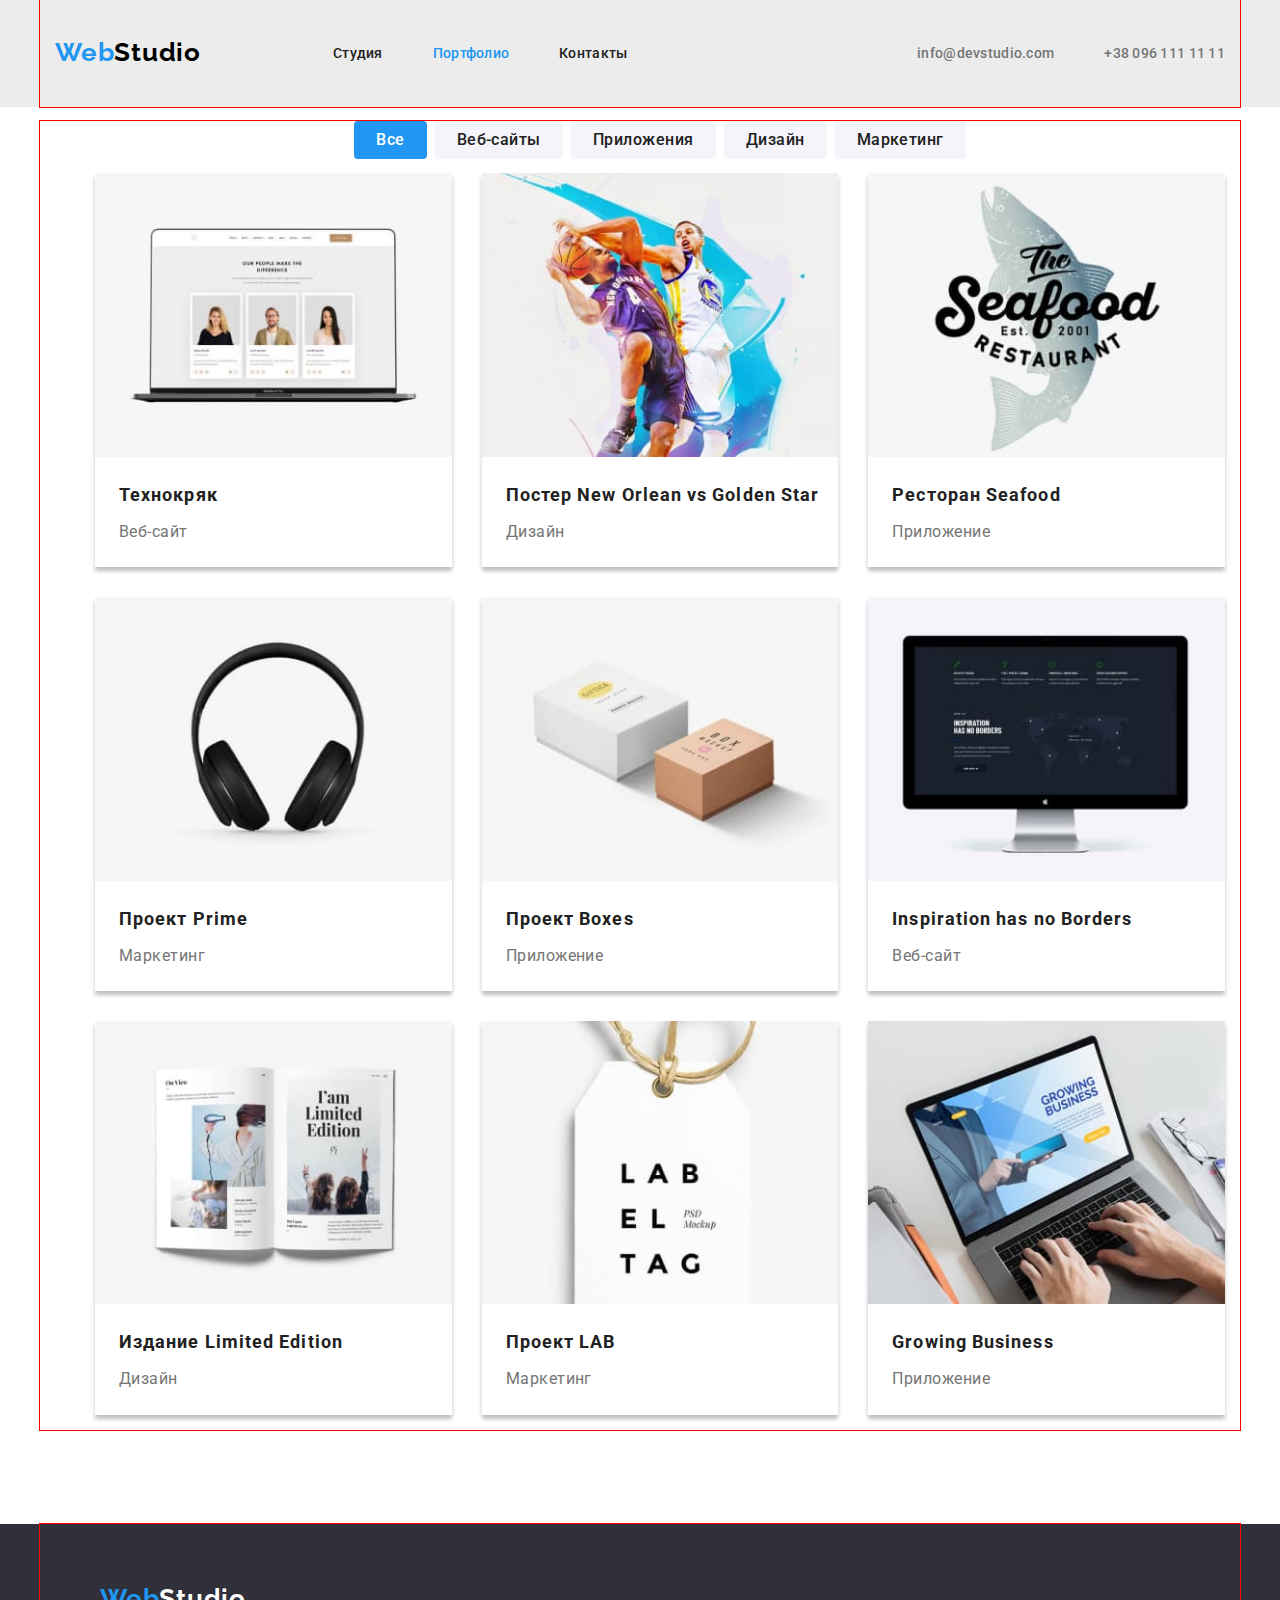
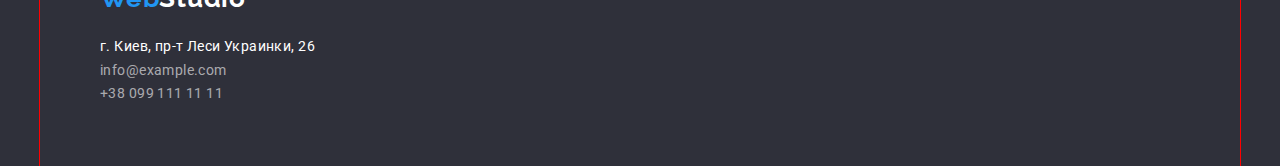
==== portfolio.html @ 4913374c "Add files via upload" ====
<!DOCTYPE html>
<html lang="ru">
<head>
    <meta charset="UTF-8">
    <meta http-equiv="X-UA-Compatible" content="IE=edge">
    <meta name="viewport" content="width=device-width, initial-scale=1.0">
    <title>WebStudio</title>
    <link rel="preconnect" href="https://fonts.googleapis.com">
    <link rel="preconnect" href="https://fonts.gstatic.com" crossorigin>
    <link
        href="https://fonts.googleapis.com/css2?family=Montserrat:wght@400;700&family=Raleway:wght@700&family=Roboto:wght@400;500;900&display=swap"
        rel="stylesheet">
    <link rel="stylesheet" href="https://cdn.jsdelivr.net/npm/modern-normalize@1.1.0/modern-normalize.min.css" />
    <link rel="stylesheet" href="./сss/styles.css">
</head>
<body>
    <header class="header-nav">
        <div class="container header-container">
            <nav class="main-nav">
                <a class="logo header-logo" href="index.html">
                    Web<span class="studio-dark">Studio</span>
                </a>
                <ul class="header-list list">
                    <li class="header-list-item"><a class="header-link" href="index.html">Студия</a></li>
                    <li class="header-list-item"><a class="header-link current-link" href="portfolio.html">Портфолио</a></li>
                    <li class="header-list-item"><a class="header-link" href="">Контакты</a></li>
                </ul>
                <ul class="header-contacts-group">
                    <li><a class="header-contacts" href="mailto:info@devstudio.com">info@devstudio.com</a></li>
                    <li><a class="header-contacts" href="tel:+38 096 111 11 11">+38 096 111 11 11</a></li>
                </ul>
            </nav>
        </div>
    </header>
    <main>
        <section class="portfolio">
            <div class="container container-port">
                <h1 hidden>Портфолио</h1>
              <ul class="portfolio-list">
                <li><button class="btn-port btn-current" type="button">Все</button></li>
                <li><button class="btn-port" type="button">Веб-сайты</button></li>
                <li><button class="btn-port" type="button">Приложения</button></li>
                <li><button class="btn-port" type="button">Дизайн</button></li>
                <li><button class="btn-port" type="button">Маркетинг</button></li>
              </ul>
              <ul class="port-ex">
                <li class="port-ex-item"><img src="./images/project1.jpg" alt="Технокряк" width="370" height="294">
                <h2 class="mini-title-port">Технокряк</h2>
                <p class="desc-port">Веб-сайт</p></li>
                <li class="port-ex-item"><img src="./images/project2.jpg" alt="Постер New Orlean vs Golden Star" width="370" height="294">
                <h2 class="mini-title-port">Постер New Orlean vs Golden Star</h2>
                <p class="desc-port">Дизайн</p></li>
                <li class="port-ex-item"><img src="./images/project3.jpg" alt="Ресторан Seafood" width="370" height="294">
                <h2 class="mini-title-port">Ресторан Seafood</h2>
                <p class="desc-port">Приложение</p></li>
                <li class="port-ex-item"><img src="./images/project4.jpg" alt="Проект Prime" width="370" height="294">
                <h2 class="mini-title-port">Проект Prime</h2>
                <p class="desc-port">Маркетинг</p></li>
                <li class="port-ex-item"><img src="./images/project5.jpg" alt="Проект Boxes" width="370" height="294">
                <h2 class="mini-title-port">Проект Boxes</h2>
                <p class="desc-port">Приложение</p></li>
                <li class="port-ex-item"><img src="./images/project6.jpg" alt="Inspiration has no Borders" width="370" height="294">
                <h2 class="mini-title-port">Inspiration has no Borders</h2>
                <p class="desc-port">Веб-сайт</p></li>
                <li class="port-ex-item"><img src="./images/project7.jpg" alt="Издание Limited Edition" width="370" height="294">
                <h2 class="mini-title-port">Издание Limited Edition</h2>
                <p class="desc-port">Дизайн</p></li>
                <li class="port-ex-item"><img src="./images/project8.jpg" alt="Проект LAB" width="370" height="294">
                <h2 class="mini-title-port">Проект LAB</h2>
                <p class="desc-port">Маркетинг</p></li>
                <li class="port-ex-item"><img src="./images/project9.jpg" alt="Growing Business" width="370" height="294">
                <h2 class="mini-title-port">Growing Business</h2>
                <p class="desc-port">Приложение</p></li>
              </ul>
            </div>
        </section>
    </main>
    <footer class="footer">
        <div class="container footer-container">
            <a class="logo logo-footer" href="index.html">
                Web<span class="studio-light">Studio</span>
            </a>
            <address class="contacts">
                <ul class="footer-contacts-list">
                    <li class="adress">г. Киев, пр-т Леси Украинки, 26</li>
                    <li><a class="footer-contacts" href="mailto:info@example.com">info@example.com</a></li>
                    <li><a class="footer-contacts" href="tel:+380991111111">+38 099 111 11 11</a></li>
                </ul>
            </address>
        </div>
    </footer>
</body>
</html>
---- сss/styles.css ----
/*общие*/
:root {
    --main-font: "Roboto", "sans-serif";
    --secondary-font: "Raleway", "sans-serif";
    --accent-txt-color: #2196F3;
    --dark-txt-cl: #212121;
    --grey-txt-cl: #757575;
    --light-txt-cl: #FFFFFF;
    --title-txt-cl: #000000;
    --bckgrnd-cl: #2F303A;
    --bckgrnd-btn: #188CE8;

    --items: 3;
    --indent: 30px;
}

body {
    font-family: "Roboto", "Sans";
    font-size: 14px;
    line-height: 1.7;
    text-decoration: none;
    color: var(--dark-txt-cl);
}
h1,
h2,
h3,
p {
  margin: 0;  
}
img {
    display: block;
    max-width: 100%;
    height: auto;
}
.container {
    width: 1200px;
    padding-left: 15px;
    padding-right: 15px;
    margin-left: auto;
    margin-right: auto;

    outline: 1px solid red;
}
li {
    text-decoration: none;
    list-style: none;
    margin: 0;
    padding: 0;
}
a {
    text-decoration: none;
}

/*logo*/

.logo {
    width: 145px;
    height: 31px;
    font-family: var(--secondary-font);
    font-style: normal;
    font-weight: 700;
    font-size: 26px;
    line-height: 1.1;
    letter-spacing: 0.03em;
    color: var(--accent-txt-color)
}
.header-logo {
    margin-right: 93px;
}
.header-nav {
    background-color: #ECECEC;
}
.studio-dark {
    color: var(--title-txt-cl);
}

.studio-light {
    color: var(--light-txt-cl);
}
.section {
    padding-top: 94px;
    padding-bottom: 94px;

}
.main-nav {
    display: flex;
    align-items: center;
    
}
.header-list{
    display: flex;
}
.header-list-item:not(:last-child) {
    margin-right: 50px;
}
.header-link {
    display: block;
    padding-top: 32px;
    padding-bottom: 32px;
    text-decoration: none;
    list-style: none;
    font-weight: 500;
    font-size: 14px;
    line-height: 1.1;
    letter-spacing: 0.02em;
    color: var(--dark-txt-cl);
}

.header-link:hover,
.header-link:focus {
    color: var(--accent-txt-color)
}

.header-contacts {
    margin-left: 50px;
    font-weight: 500;
    font-size: 14px;
    line-height: 1.1;
    letter-spacing: 0.02em;
    color: var(--grey-txt-cl)
}
.header-contacts-group {
    display: flex;
    align-items: center;
    margin-left: auto;
}
.header-contacts:hover,
.header-contacts:focus {
    font-weight: 500;
    font-size: 14px;
    line-height: 1.1;
    letter-spacing: 0.02em;
    color: var(--accent-txt-color);
}

.current-link {
    color: var(--accent-txt-color);
}

.btn {
    background-color: var(--accent-txt-color);
    font-weight: 700;
    width: 200px;
    height: 50px;
    left: 700px;
    top: 430px;
    font-size: 16px;
    line-height: 1.8;
    text-align: center;
    letter-spacing: 0.06em;
    color: var(--light-txt-cl);
    cursor: pointer;
    border-radius: 4px;
    border: none;

}

.btn:hover,
.btn:focus {
    background-color: var(--bckgrnd-btn);
    width: 200px;
    height: 50px;
    left: 700px;
    top: 430px;
    border-radius: 4px;

}
.portfolio-list {
    display: flex;
    flex-wrap: wrap;
    justify-content: center;
    gap: 8px;

}
.btn-port {
    display: inline-block;
    font-weight: 500;
    font-size: 16px;
    line-height: 26px;
    text-align: center;
    letter-spacing: 0.03em;
    color: var(--dark-txt-cl);
    background-color: #F5F4FA;
    cursor: pointer;
    border-radius: 4px;
    border: none;
    padding: 6px 22px;
}

.btn-port:hover,
.btn-focus {
    background-color: var(--accent-txt-color);
    color: var(--light-txt-cl);
}

.btn-current {
    background-color: var(--accent-txt-color);
    color: var(--light-txt-cl);
}

.title {
    font-weight: 900;
    font-size: 44px;
    line-height: 1.4;
    text-align: center;
    letter-spacing: 0.06em;
    text-transform: uppercase;
    color: var(--light-txt-cl);
   
}
.hero {
    text-align: center;
    padding-top: 200px;
    padding-bottom: 200px;
    justify-content: center;
    text-align: center;
    background-color: var(--bckgrnd-cl);
}   
.title::selection {
    background-color: var(--accent-txt-color);
}
.benefits-list {
    display: flex;
}
.benefits-item {
    flex-basis: 270px;
    height: 101px;
}
.benefits-item:not(:last-child) {
    margin-right: 30px;
}
.work-item-list {
    display: flex;
}
.work-item {
    display: block;
    max-width: 100%;
    height: auto  
}
.work-item:not(:last-child) {
    margin-right: 30px;
}
.mini-title {
    font-weight: 700;
    font-size: 14px;
    line-height: 1.1;
    letter-spacing: 0.03em;
    text-transform: uppercase;
    color: var(--dark-txt-cl);
}

.description {
    font-weight: 400;
    font-size: 14px;
    line-height: 1.7;
    letter-spacing: 0.03em;
    color: var(--grey-txt-cl);
}

.secondary-title {
    font-weight: 700;
    font-size: 36px;
    line-height: 1.2;
    text-align: center;
    letter-spacing: 0.03em;
    color: var(--dark-txt-cl);
}
.team {
    background-color: #F5F4FA;
}
.team-list {
   display: flex;
 }
.team-list-item {
    background-color: var(--light-txt-cl);
    box-shadow: 0px 1px 3px rgba(0, 0, 0, 0.12), 0px 1px 1px rgba(0, 0, 0, 0.14), 0px 2px 1px rgba(0, 0, 0, 0.2);
    border-radius: 0px 0px 4px 4px;
}
.team-list-item:not(:last-child) {
   margin-right: 30px;
}
.name {
    margin-top: 30px;
    margin-bottom: 10px;
    font-weight: 500;
    font-size: 16px;
    line-height: 1.2;
    text-align: center;
    letter-spacing: 0.03em;
    color: var(--dark-txt-cl);
}

.alt-description {
    margin-bottom: 30px;
    color: var(--artcl-txt-cl);
    font-weight: 400;
    font-size: 16px;
    line-height: 1.2;
    text-align: center;
    letter-spacing: 0.03em;
}

.alt-description {
    font-weight: 400;
    font-size: 16px;
    line-height: 1.2;
    text-align: center;
    letter-spacing: 0.03em;
    color: var(--grey-txt-cl);

}
.port-ex {
    display: flex;
    align-items: center;
    flex-wrap: wrap;
    margin: calc(-1 * var(--indent) / 2);
    margin-bottom: 94px;


   
    
}
.port-ex-item {
     flex-basis: calc((100% - var(--indent) * var(--items)) /var(--items));
     margin: calc(var(--indent) / 2);
     box-shadow: 0px 4px 4px 0px rgba(0, 0, 0, 0.25);
}


.mini-title-port {
    margin-top: 20px;
    margin-bottom: 4px;
    margin-left: 24px;
    font-weight: 700;
    font-size: 18px;
    line-height: 2;
    letter-spacing: 0.06em;
}

.desc-port {
    margin-bottom: 20px;
    margin-left: 24px;
    font-weight: 400;
    font-size: 16px;
    line-height: 1.9;
    letter-spacing: 0.03em;
    color: var(--grey-txt-cl);
}

.footer {
    background-color: #2F303A;
    text-decoration: none;
}
.footer-container {
    display: block;
    padding: 60px;
}
.logo-footer {
    display: block;
    margin-bottom: 20px;
    
}
.adress {
    font-style: normal;
    font-size: 14px;
    line-height: 1.7;
    letter-spacing: 0.03em;
    color: var(--light-txt-cl);
}
.footer-contacts-list {
    text-decoration: none;
    list-style: none;
    margin: 0;
    padding: 0;
}
.footer-contacts {
    font-style: normal;
    font-size: 14px;
    line-height: 1.7;
    letter-spacing: 0.03em;
    color: rgba(255, 255, 255, 0.6);
}

.footer-contacts:hover,
.footer-contacts:focus {
    color: var(--accent-txt-color);
}
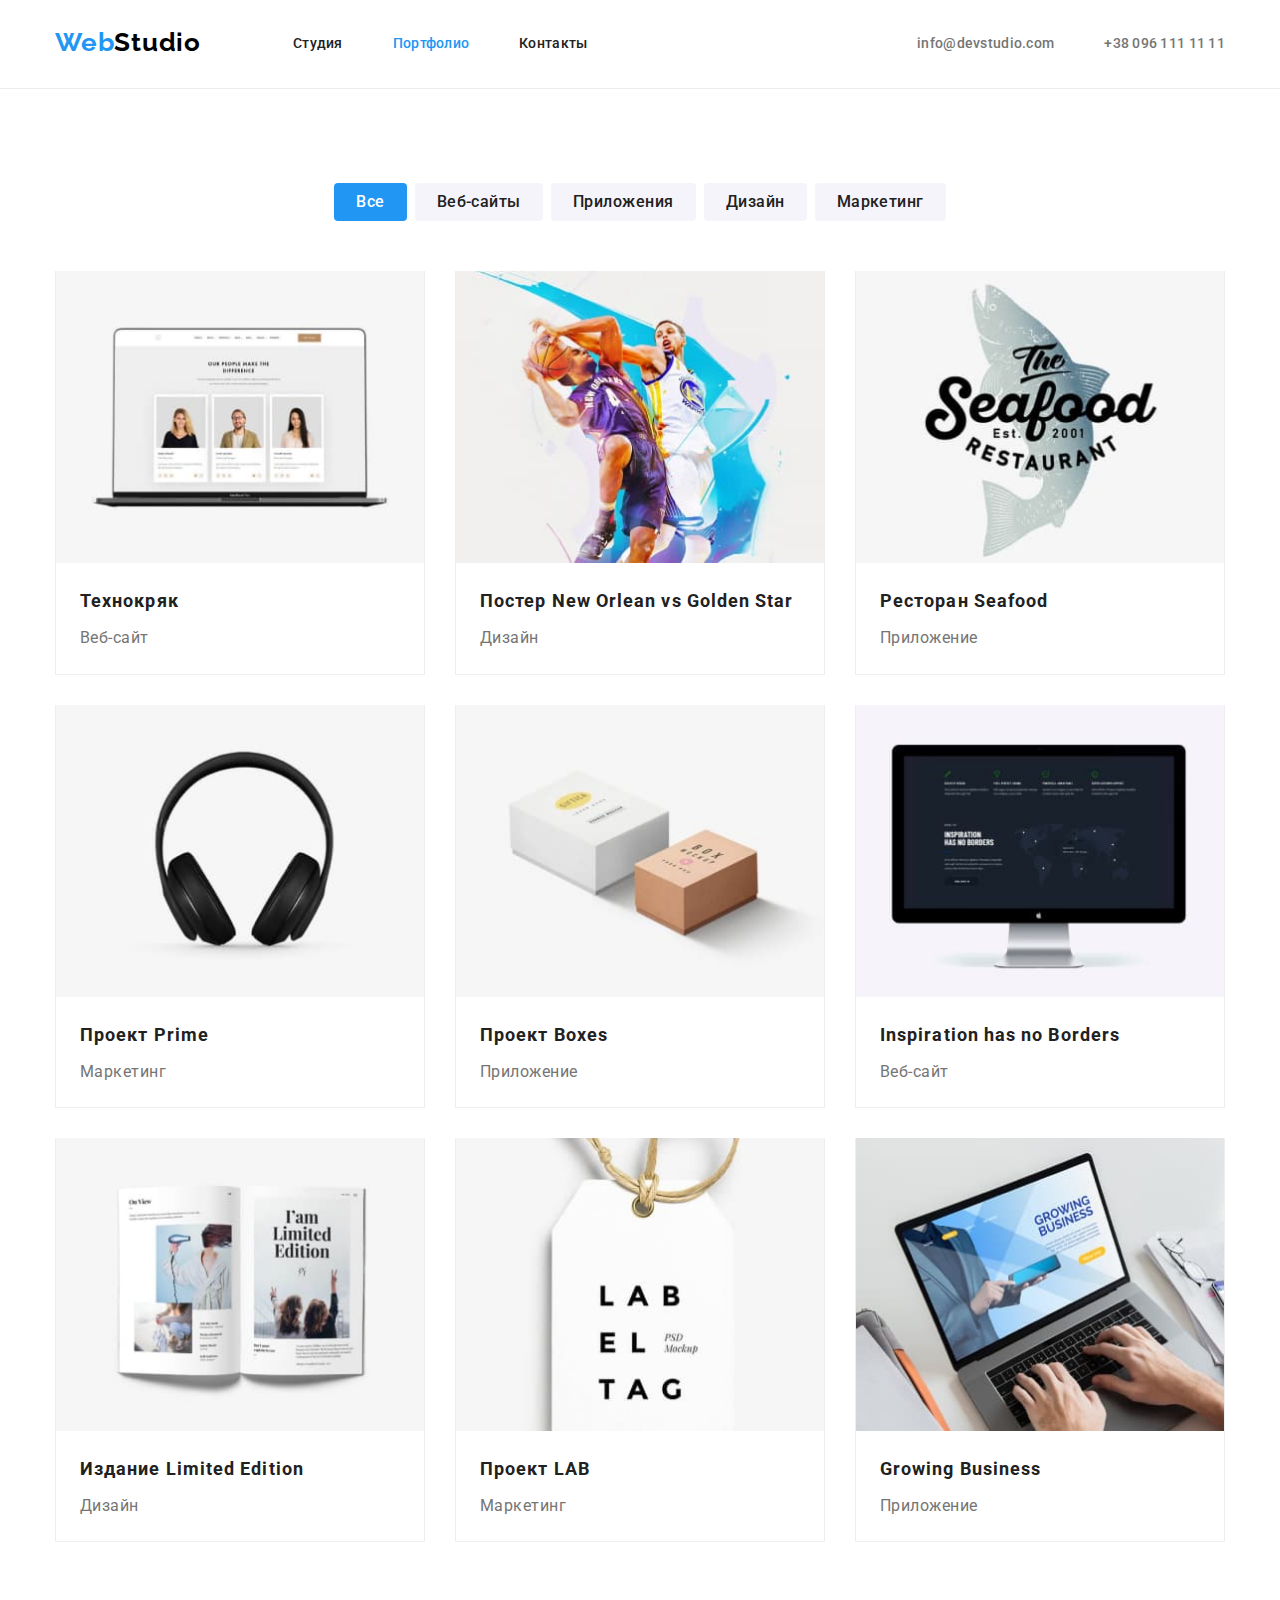
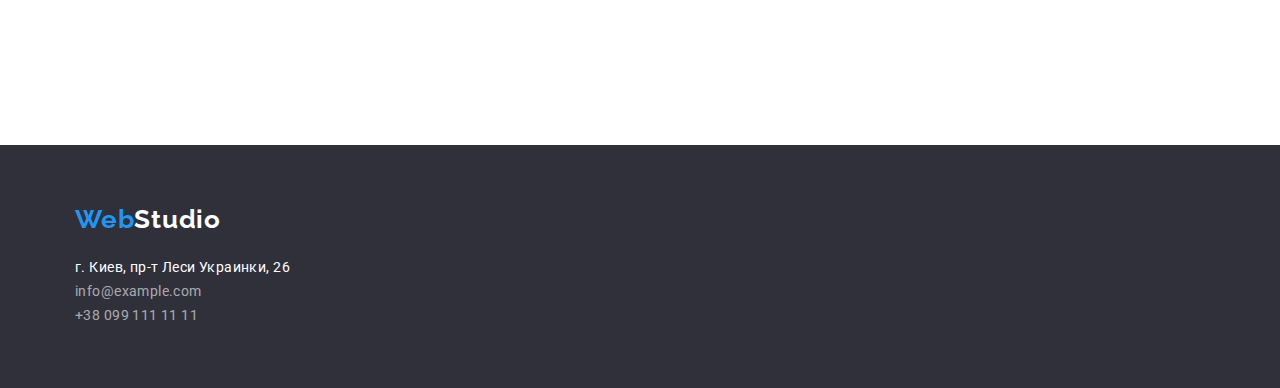
==== commit b5ea9f9d: "upd" ====
--- a/portfolio.html
+++ b/portfolio.html
@@ -26,8 +26,8 @@
                     <li class="header-list-item"><a class="header-link" href="">Контакты</a></li>
                 </ul>
                 <ul class="header-contacts-group">
-                    <li><a class="header-contacts" href="mailto:info@devstudio.com">info@devstudio.com</a></li>
-                    <li><a class="header-contacts" href="tel:+38 096 111 11 11">+38 096 111 11 11</a></li>
+                    <li class="list-contacts"><a class="header-contacts" href="mailto:info@devstudio.com">info@devstudio.com</a></li>
+                    <li class="list-contacts"><a class="header-contacts" href="tel:+38 096 111 11 11">+38 096 111 11 11</a></li>
                 </ul>
             </nav>
         </div>
@@ -45,38 +45,38 @@
               </ul>
               <ul class="port-ex">
                 <li class="port-ex-item"><img src="./images/project1.jpg" alt="Технокряк" width="370" height="294">
-                <h2 class="mini-title-port">Технокряк</h2>
-                <p class="desc-port">Веб-сайт</p></li>
+                <div class="title-desc"><h2 class="mini-title-port">Технокряк</h2>
+                <p class="desc-port">Веб-сайт</p></div></li>
                 <li class="port-ex-item"><img src="./images/project2.jpg" alt="Постер New Orlean vs Golden Star" width="370" height="294">
-                <h2 class="mini-title-port">Постер New Orlean vs Golden Star</h2>
-                <p class="desc-port">Дизайн</p></li>
+                <div class="title-desc"><h2 class="mini-title-port">Постер New Orlean vs Golden Star</h2>
+                <p class="desc-port">Дизайн</p></div></li>
                 <li class="port-ex-item"><img src="./images/project3.jpg" alt="Ресторан Seafood" width="370" height="294">
-                <h2 class="mini-title-port">Ресторан Seafood</h2>
-                <p class="desc-port">Приложение</p></li>
+                <div class="title-desc"><h2 class="mini-title-port">Ресторан Seafood</h2>
+                <p class="desc-port">Приложение</p></div></li>
                 <li class="port-ex-item"><img src="./images/project4.jpg" alt="Проект Prime" width="370" height="294">
-                <h2 class="mini-title-port">Проект Prime</h2>
-                <p class="desc-port">Маркетинг</p></li>
+                <div class="title-desc"><h2 class="mini-title-port">Проект Prime</h2>
+                <p class="desc-port">Маркетинг</p></div></li>
                 <li class="port-ex-item"><img src="./images/project5.jpg" alt="Проект Boxes" width="370" height="294">
-                <h2 class="mini-title-port">Проект Boxes</h2>
-                <p class="desc-port">Приложение</p></li>
+                <div class="title-desc"><h2 class="mini-title-port">Проект Boxes</h2>
+                <p class="desc-port">Приложение</p></div></li>
                 <li class="port-ex-item"><img src="./images/project6.jpg" alt="Inspiration has no Borders" width="370" height="294">
-                <h2 class="mini-title-port">Inspiration has no Borders</h2>
-                <p class="desc-port">Веб-сайт</p></li>
+                <div class="title-desc"><h2 class="mini-title-port">Inspiration has no Borders</h2>
+                <p class="desc-port">Веб-сайт</p></div></li>
                 <li class="port-ex-item"><img src="./images/project7.jpg" alt="Издание Limited Edition" width="370" height="294">
-                <h2 class="mini-title-port">Издание Limited Edition</h2>
-                <p class="desc-port">Дизайн</p></li>
+                <div class="title-desc"><h2 class="mini-title-port">Издание Limited Edition</h2>
+                <p class="desc-port">Дизайн</p></div></li>
                 <li class="port-ex-item"><img src="./images/project8.jpg" alt="Проект LAB" width="370" height="294">
-                <h2 class="mini-title-port">Проект LAB</h2>
-                <p class="desc-port">Маркетинг</p></li>
+                <div class="title-desc"><h2 class="mini-title-port">Проект LAB</h2>
+                <p class="desc-port">Маркетинг</p></div></li>
                 <li class="port-ex-item"><img src="./images/project9.jpg" alt="Growing Business" width="370" height="294">
-                <h2 class="mini-title-port">Growing Business</h2>
-                <p class="desc-port">Приложение</p></li>
+                <div class="title-desc"><h2 class="mini-title-port">Growing Business</h2>
+                <p class="desc-port">Приложение</p></div></li>
               </ul>
             </div>
         </section>
     </main>
     <footer class="footer">
-        <div class="container footer-container">
+        <div class="container">
             <a class="logo logo-footer" href="index.html">
                 Web<span class="studio-light">Studio</span>
             </a>
--- a/сss/styles.css
+++ b/сss/styles.css
@@ -39,13 +39,16 @@
     margin-left: auto;
     margin-right: auto;
 
-    outline: 1px solid red;
 }
 li {
     text-decoration: none;
     list-style: none;
     margin: 0;
     padding: 0;
+}
+ul {
+    padding: 0;
+    margin: 0;
 }
 a {
     text-decoration: none;
@@ -68,7 +71,7 @@
     margin-right: 93px;
 }
 .header-nav {
-    background-color: #ECECEC;
+    border-bottom: 1px solid #ececec;
 }
 .studio-dark {
     color: var(--title-txt-cl);
@@ -110,9 +113,15 @@
 .header-link:focus {
     color: var(--accent-txt-color)
 }
-
+.list-contacts {
+    margin-left: 50px;
+    padding-top: 32px;
+    padding-bottom: 32px;
+}
 .header-contacts {
-    margin-left: 50px;
+    padding-top: 32px;
+    padding-bottom: 32px;
+    
     font-weight: 500;
     font-size: 14px;
     line-height: 1.1;
@@ -165,11 +174,15 @@
     border-radius: 4px;
 
 }
+.portfolio {
+    padding: 94px 0;
+}
 .portfolio-list {
     display: flex;
     flex-wrap: wrap;
     justify-content: center;
     gap: 8px;
+    margin-bottom: 50px;
 
 }
 .btn-port {
@@ -199,6 +212,7 @@
 }
 
 .title {
+    margin-bottom: 30px;
     font-weight: 900;
     font-size: 44px;
     line-height: 1.4;
@@ -219,6 +233,10 @@
 .title::selection {
     background-color: var(--accent-txt-color);
 }
+.benefits {
+    padding-bottom: 0;
+
+}
 .benefits-list {
     display: flex;
 }
@@ -241,6 +259,7 @@
     margin-right: 30px;
 }
 .mini-title {
+    margin-bottom: 10px;
     font-weight: 700;
     font-size: 14px;
     line-height: 1.1;
@@ -258,6 +277,7 @@
 }
 
 .secondary-title {
+    margin-bottom: 50px;
     font-weight: 700;
     font-size: 36px;
     line-height: 1.2;
@@ -280,7 +300,6 @@
    margin-right: 30px;
 }
 .name {
-    margin-top: 30px;
     margin-bottom: 10px;
     font-weight: 500;
     font-size: 16px;
@@ -291,7 +310,6 @@
 }
 
 .alt-description {
-    margin-bottom: 30px;
     color: var(--artcl-txt-cl);
     font-weight: 400;
     font-size: 16px;
@@ -299,7 +317,10 @@
     text-align: center;
     letter-spacing: 0.03em;
 }
-
+.name-disc {
+   padding-top: 30px;
+   padding-bottom: 30px;
+}
 .alt-description {
     font-weight: 400;
     font-size: 16px;
@@ -315,22 +336,22 @@
     flex-wrap: wrap;
     margin: calc(-1 * var(--indent) / 2);
     margin-bottom: 94px;
-
-
-   
-    
-}
+}
+.title-desc {
+    padding: 20px 24px;
+}
+
 .port-ex-item {
-     flex-basis: calc((100% - var(--indent) * var(--items)) /var(--items));
-     margin: calc(var(--indent) / 2);
-     box-shadow: 0px 4px 4px 0px rgba(0, 0, 0, 0.25);
-}
-
-
+    flex-basis: calc((100% - var(--indent) * var(--items)) /var(--items));
+    margin: calc(var(--indent) / 2);
+    border-left: 1px solid rgba(238, 238, 238, 1);
+    border-right: 1px solid rgba(238, 238, 238, 1);
+    border-bottom: 1px solid rgba(238, 238, 238, 1);
+
+
+}
 .mini-title-port {
-    margin-top: 20px;
     margin-bottom: 4px;
-    margin-left: 24px;
     font-weight: 700;
     font-size: 18px;
     line-height: 2;
@@ -338,8 +359,6 @@
 }
 
 .desc-port {
-    margin-bottom: 20px;
-    margin-left: 24px;
     font-weight: 400;
     font-size: 16px;
     line-height: 1.9;
@@ -350,6 +369,7 @@
 .footer {
     background-color: #2F303A;
     text-decoration: none;
+    padding: 60px;
 }
 .footer-container {
     display: block;
@@ -367,6 +387,7 @@
     letter-spacing: 0.03em;
     color: var(--light-txt-cl);
 }
+
 .footer-contacts-list {
     text-decoration: none;
     list-style: none;
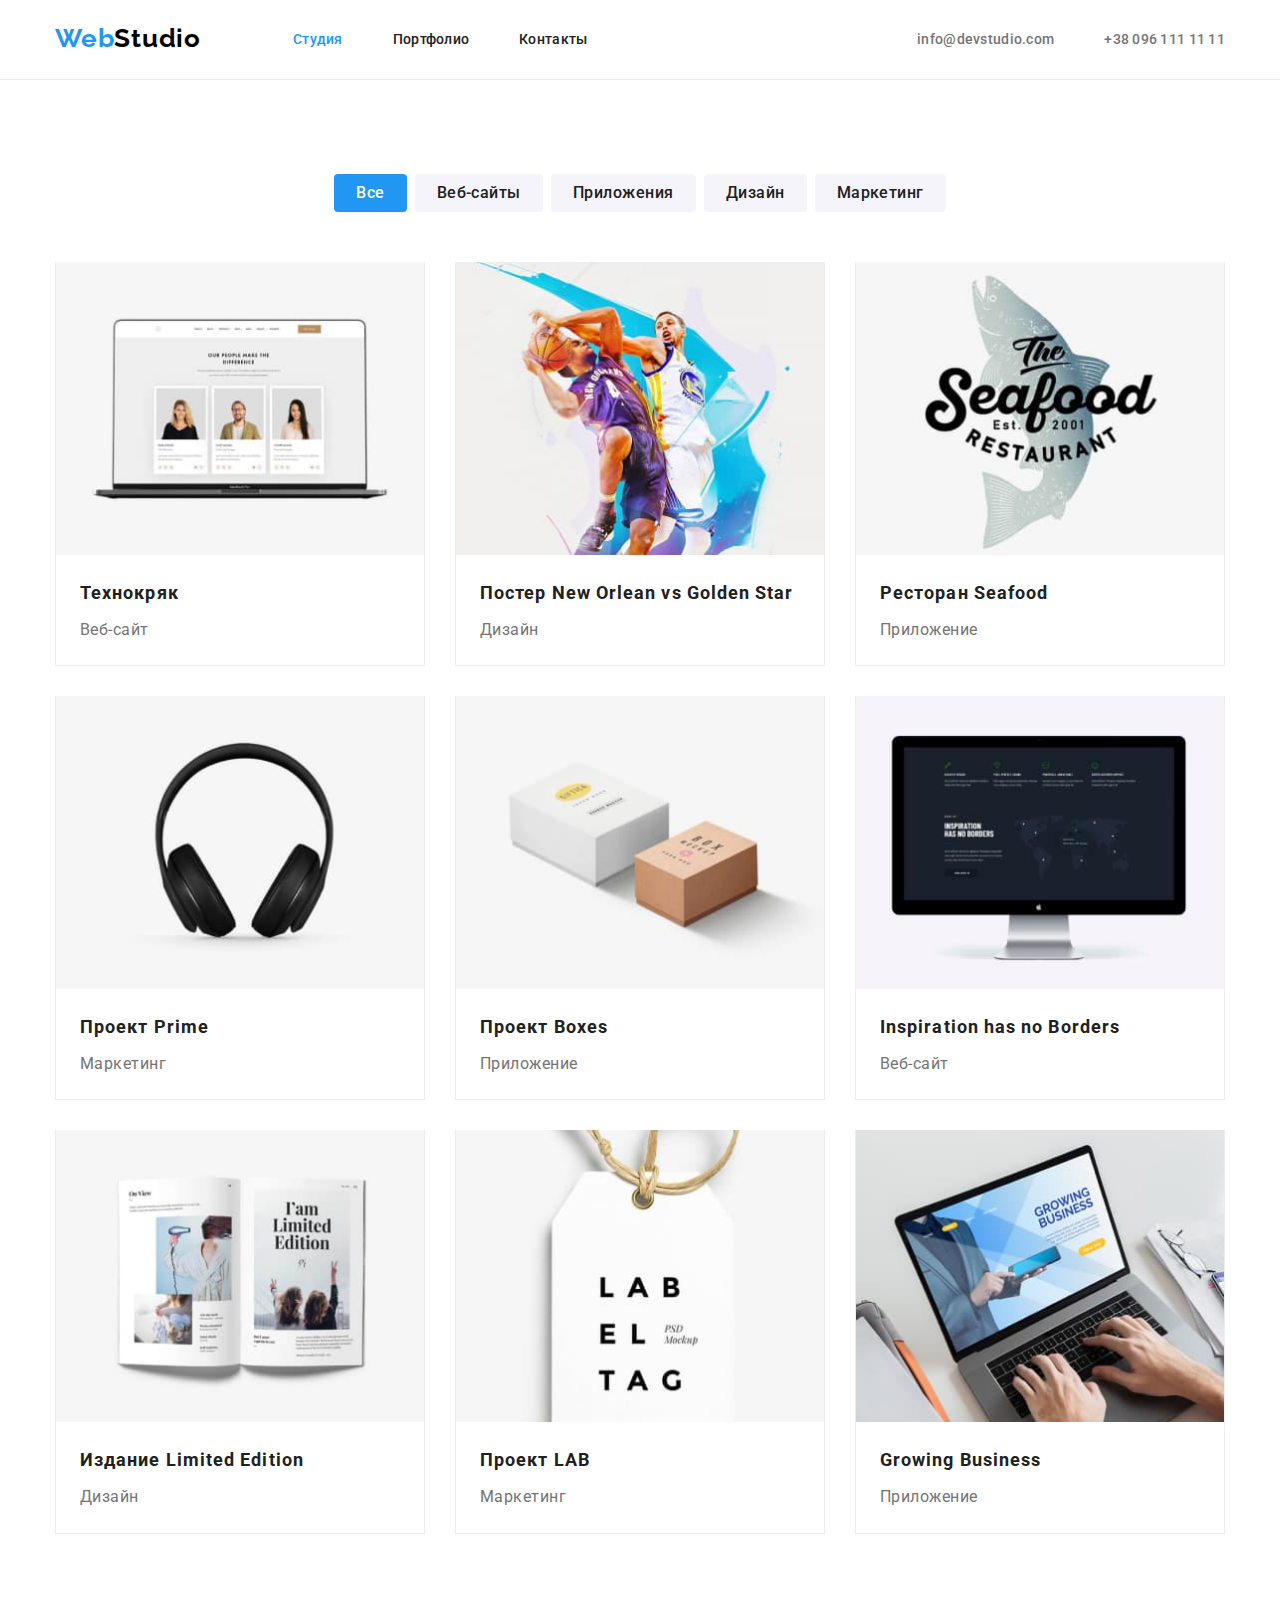
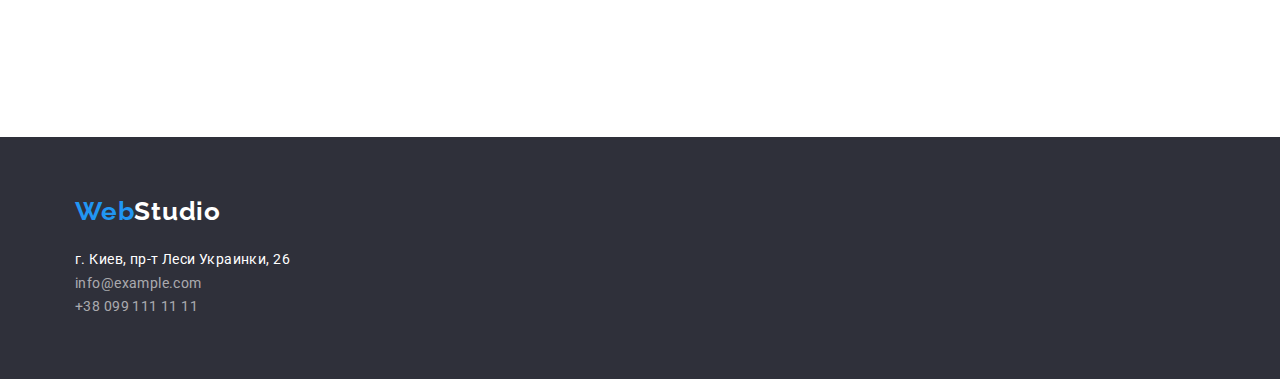
==== commit 2170d8a8: "upd" ====
--- a/portfolio.html
+++ b/portfolio.html
@@ -21,13 +21,15 @@
                     Web<span class="studio-dark">Studio</span>
                 </a>
                 <ul class="header-list list">
-                    <li class="header-list-item"><a class="header-link" href="index.html">Студия</a></li>
-                    <li class="header-list-item"><a class="header-link current-link" href="portfolio.html">Портфолио</a></li>
+                    <li class="header-list-item"><a class="header-link current-link" href="index.html">Студия</a></li>
+                    <li class="header-list-item"><a class="header-link" href="portfolio.html">Портфолио</a></li>
                     <li class="header-list-item"><a class="header-link" href="">Контакты</a></li>
                 </ul>
                 <ul class="header-contacts-group">
-                    <li class="list-contacts"><a class="header-contacts" href="mailto:info@devstudio.com">info@devstudio.com</a></li>
-                    <li class="list-contacts"><a class="header-contacts" href="tel:+38 096 111 11 11">+38 096 111 11 11</a></li>
+                    <li class="header-list-contact"><a class="header-contacts"
+                            href="mailto:info@devstudio.com">info@devstudio.com</a></li>
+                    <li class="header-list-contact"><a class="header-contacts" href="tel:+380961111111">+38 096 111 11
+                            11</a></li>
                 </ul>
             </nav>
         </div>
--- a/сss/styles.css
+++ b/сss/styles.css
@@ -121,12 +121,14 @@
 .header-contacts {
     padding-top: 32px;
     padding-bottom: 32px;
-    
     font-weight: 500;
     font-size: 14px;
     line-height: 1.1;
     letter-spacing: 0.02em;
     color: var(--grey-txt-cl)
+}
+.header-list-contact:not(:last-child) {
+    margin-right: 50px;
 }
 .header-contacts-group {
     display: flex;
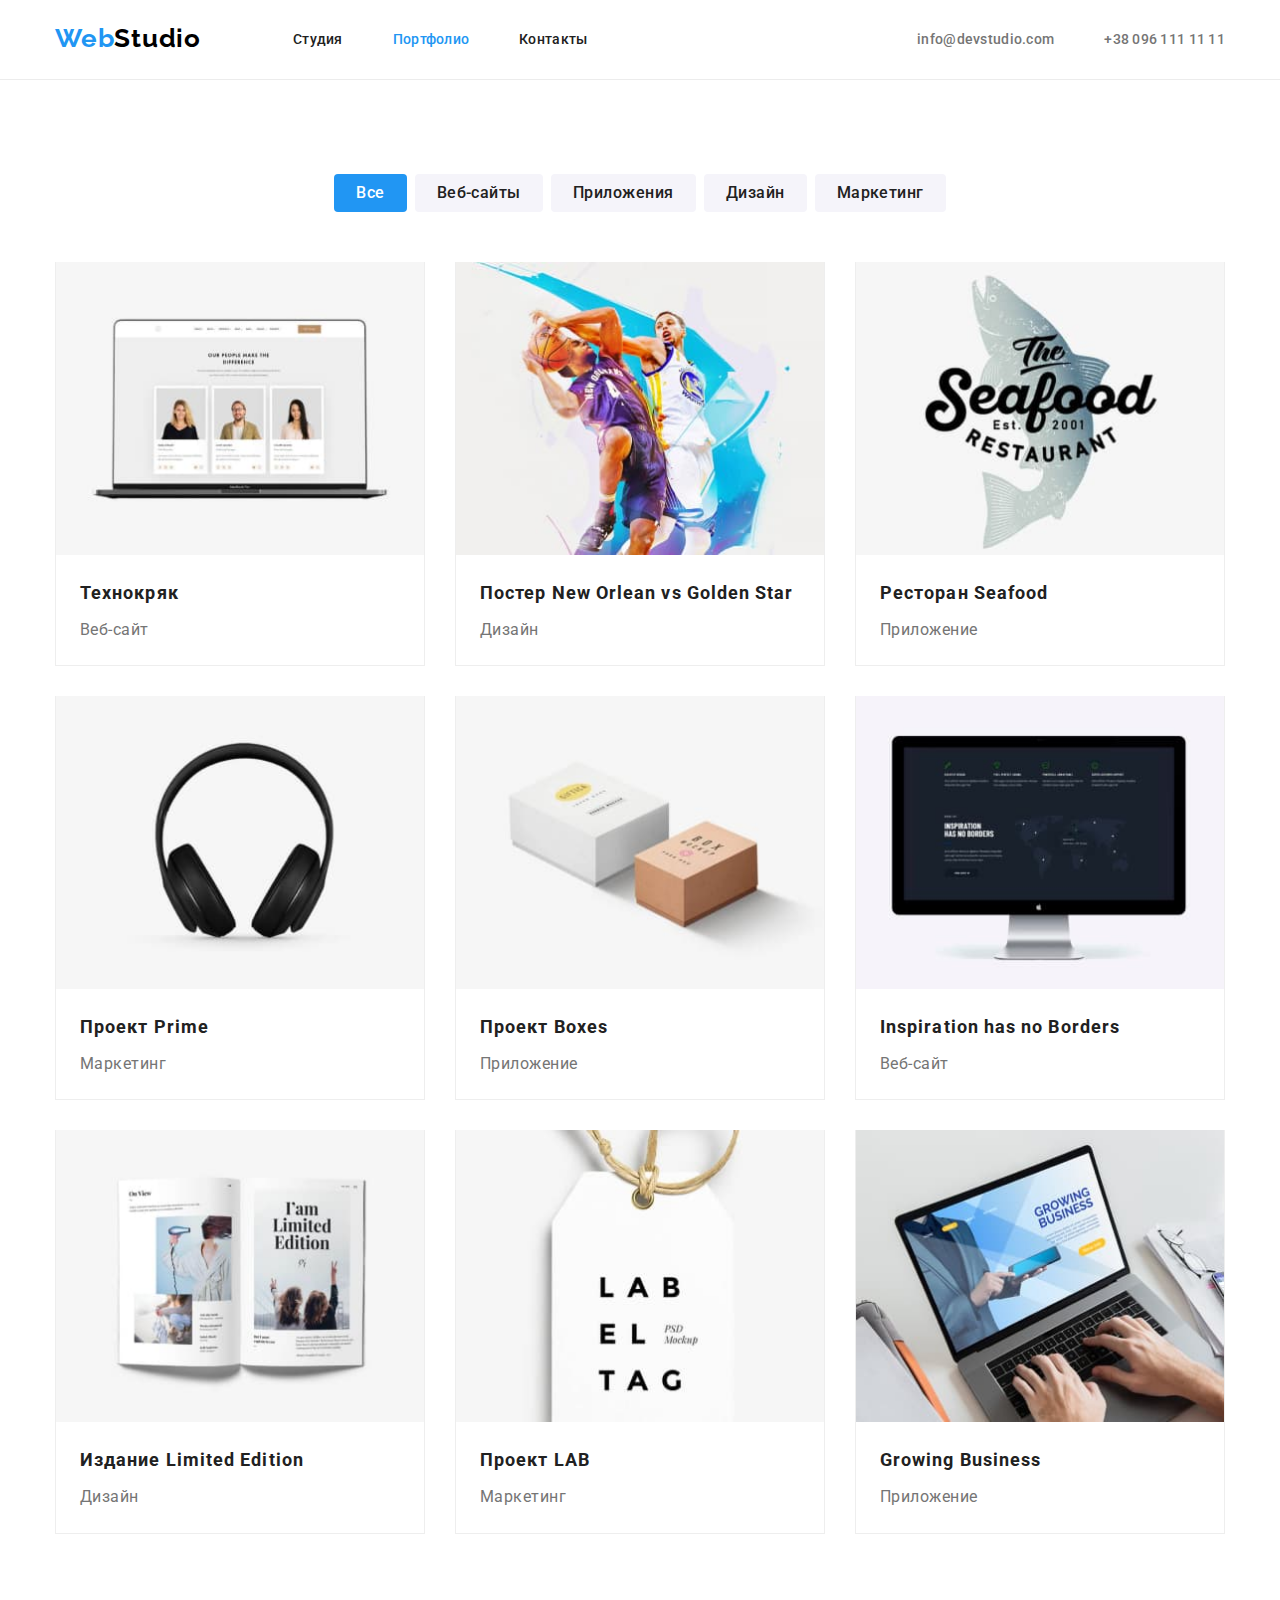
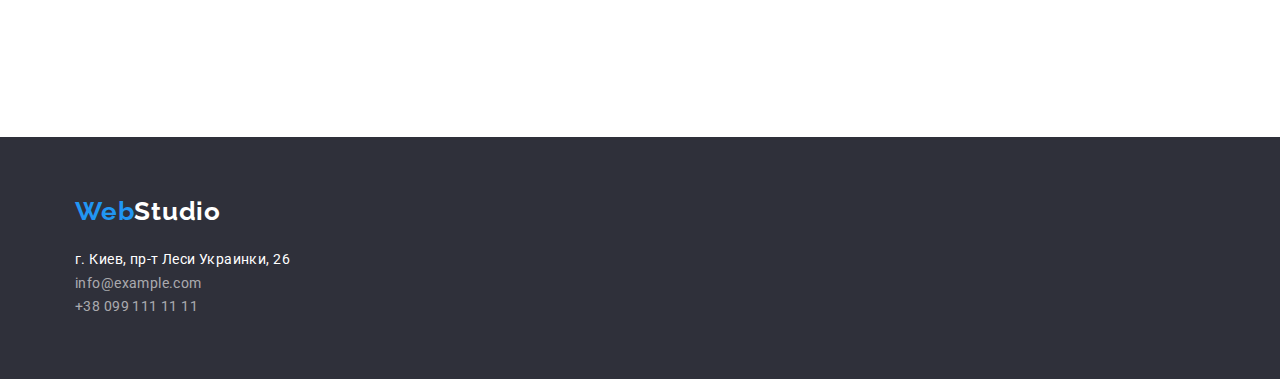
==== commit 5751b898: "Update portfolio.html" ====
--- a/portfolio.html
+++ b/portfolio.html
@@ -21,8 +21,8 @@
                     Web<span class="studio-dark">Studio</span>
                 </a>
                 <ul class="header-list list">
-                    <li class="header-list-item"><a class="header-link current-link" href="index.html">Студия</a></li>
-                    <li class="header-list-item"><a class="header-link" href="portfolio.html">Портфолио</a></li>
+                    <li class="header-list-item"><a class="header-link" href="index.html">Студия</a></li>
+                    <li class="header-list-item"><a class="header-link current-link" href="portfolio.html">Портфолио</a></li>
                     <li class="header-list-item"><a class="header-link" href="">Контакты</a></li>
                 </ul>
                 <ul class="header-contacts-group">
--- a/сss/styles.css
+++ b/сss/styles.css
@@ -374,8 +374,7 @@
     padding: 60px;
 }
 .footer-container {
-    display: block;
-    padding: 60px;
+    display: block;  
 }
 .logo-footer {
     display: block;
